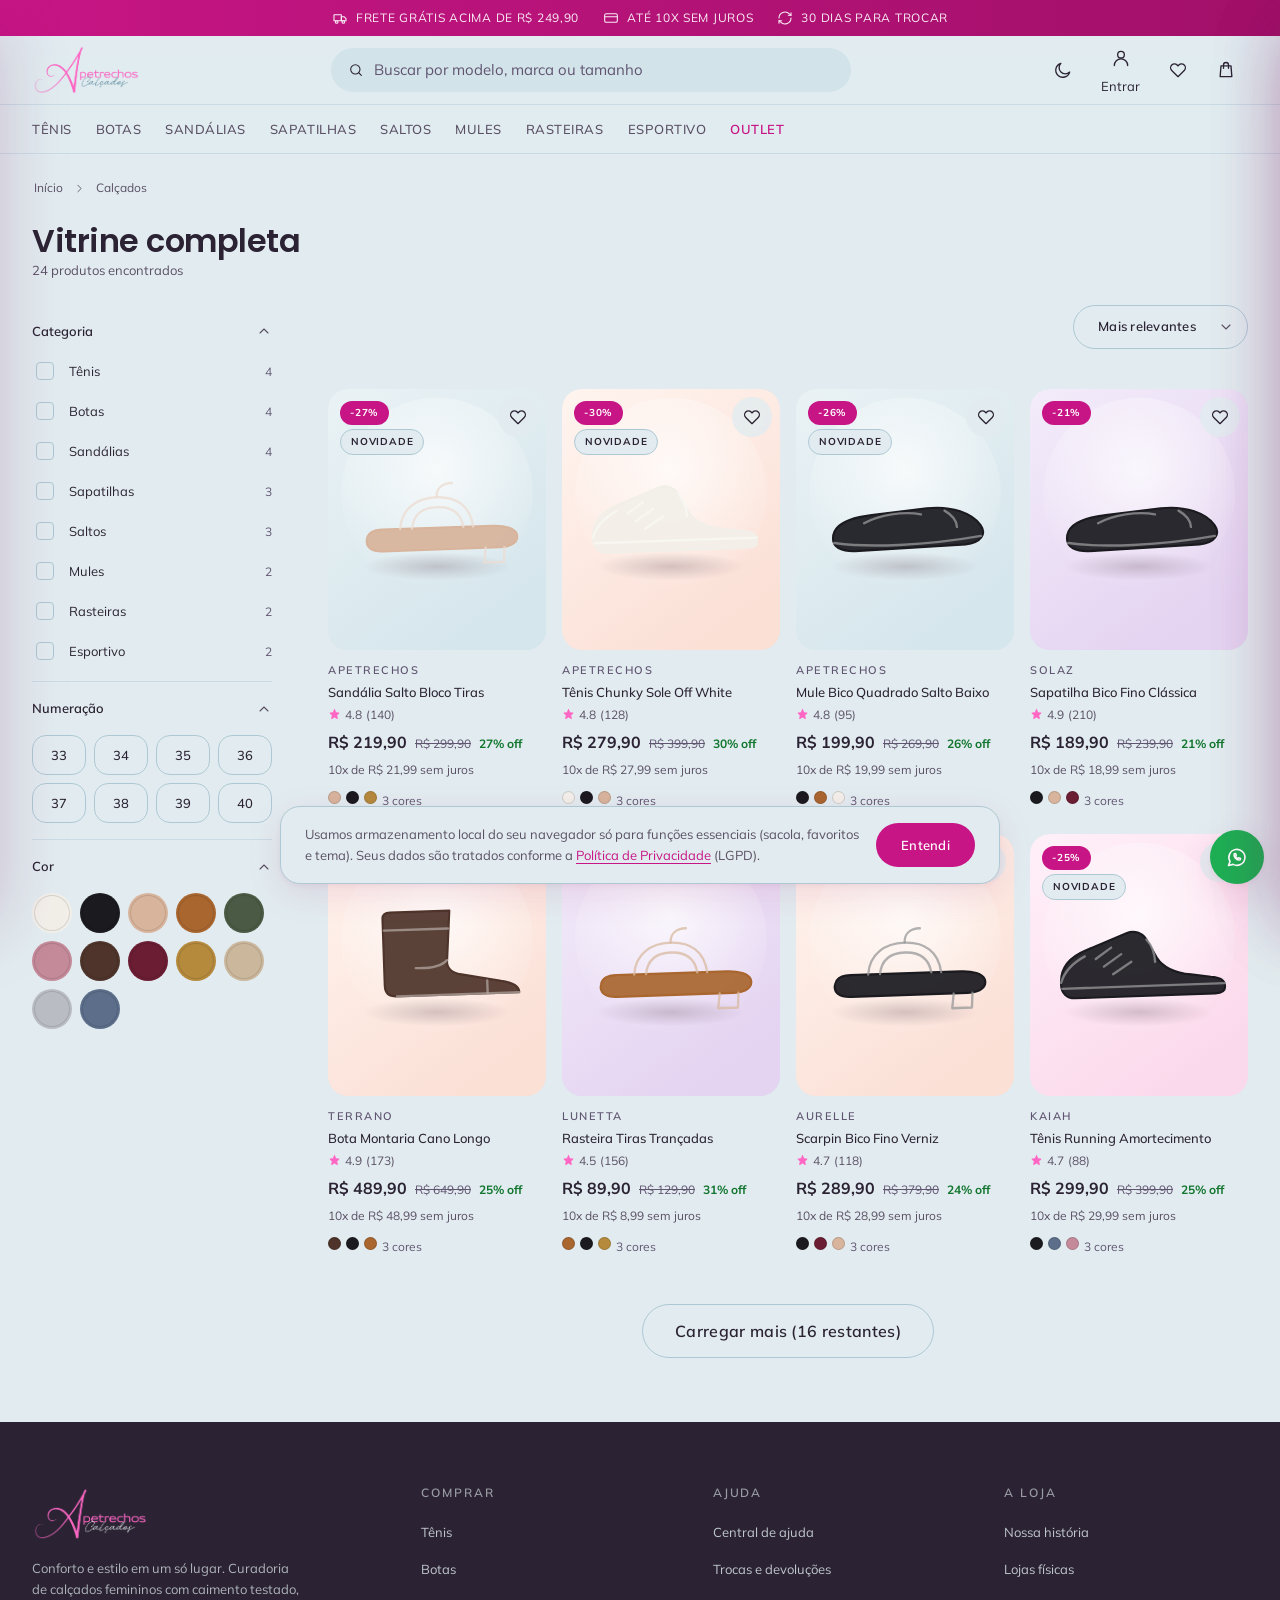
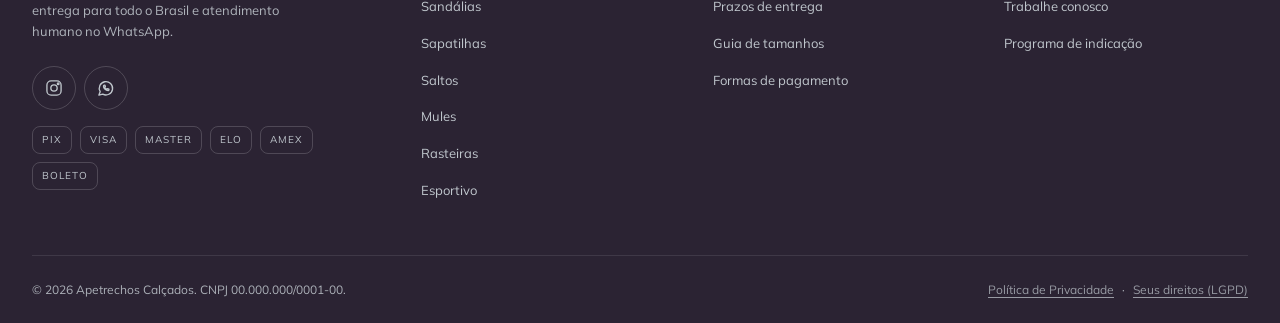
==== categoria.html @ 58d5666d "Loja Apetrechos Calçados — e-commerce estático Identidade oficial (pink + azul dusty), tema claro/es" ====
<!DOCTYPE html>
<html lang="pt-BR">
<head>
  <meta charset="UTF-8">
  <meta name="viewport" content="width=device-width, initial-scale=1">
  <title>Vitrine — Apetrechos Calçados</title>
  <meta name="description" content="Explore a vitrine completa de calçados femininos: filtre por categoria, numeração, cor, marca e faixa de preço.">
  <meta name="theme-color" content="#FF66C4">
  <link rel="icon" href="assets/img/favicon.png">
  <link rel="preconnect" href="https://fonts.googleapis.com">
  <link rel="preconnect" href="https://fonts.gstatic.com" crossorigin>
  <link href="https://fonts.googleapis.com/css2?family=Poppins:wght@300;400;500;600;700&family=Mulish:wght@300;400;500;600;700&family=Parisienne&display=swap" rel="stylesheet">
  <link rel="stylesheet" href="assets/css/styles.css">
</head>
<body data-page="categoria.html">
  <a class="skip-link" href="#main">Ir para o conteúdo principal</a>
  <div id="header"></div>

  <main id="main" class="container">
    <nav class="breadcrumb" aria-label="Você está em" id="breadcrumb"></nav>

    <header class="plp-head">
      <div>
        <h1 class="section-title" id="plp-title">Vitrine</h1>
        <p class="plp-count" id="plp-count" aria-live="polite"></p>
      </div>
    </header>

    <div class="plp-layout">
      <!-- Filtros (desktop) --------------------------------------------->
      <aside class="filters" id="filters-desktop" aria-label="Filtros"></aside>

      <!-- Resultados ----------------------------------------------------->
      <section aria-label="Produtos">
        <div class="toolbar">
          <button class="btn btn-outline filter-fab" type="button" data-open-drawer="drawer-filters">
            <svg class="icon icon-sm" viewBox="0 0 24 24" fill="none" stroke="currentColor" stroke-linecap="round"><path d="M4 6h16M7 12h10M10 18h4"/></svg>
            Filtrar
          </button>
          <div class="select-wrap" style="margin-left:auto">
            <label class="sr-only" for="sort">Ordenar por</label>
            <select id="sort" class="btn btn-outline" style="border-radius:var(--r-full)">
              <option value="relevance">Mais relevantes</option>
              <option value="price-asc">Menor preço</option>
              <option value="price-desc">Maior preço</option>
              <option value="discount">Maior desconto</option>
              <option value="rating">Melhor avaliados</option>
            </select>
            <svg class="icon icon-sm" viewBox="0 0 24 24" fill="none" stroke="currentColor" stroke-linecap="round"><path d="m6 9 6 6 6-6"/></svg>
          </div>
        </div>

        <div class="active-filters" id="active-filters"></div>
        <div class="grid-products is-wide" id="plp-grid"></div>
        <div class="pagination" id="plp-more"></div>
      </section>
    </div>
  </main>

  <div id="footer"></div>
  <div id="drawers"></div>

  <script src="assets/js/data.js"></script>
  <script src="assets/js/imagery.js"></script>
  <script src="assets/js/app.js"></script>
  <script src="assets/js/plp.js"></script>
  <script src="assets/js/demo-agent.js"></script>
</body>
</html>
---- assets/css/styles.css ----
/* =========================================================================
   Apetrechos Calçados — Design System
   Estilo: minimalismo editorial + glass pontual (header / drawers / overlays)
   Tokens semânticos, tema claro e escuro pareados.
   ========================================================================= */

/* ------------------------------------------------------------------ 1. Tokens */
:root {
  /* Marca — pink vibrante + azul dusty (identidade oficial) */
  --brand-900: #A11069;  /* pink profundo (hover) */
  --brand-700: #C71585;  /* pink CTA acessível (AA sobre branco) */
  --brand-600: #FF66C4;  /* pink vibrante — grafismo / grandes áreas */
  --brand-50:  #FFF0F8;
  --pink-bright: #FF66C4;
  --pink-ink:  #2B0F22;  /* texto escuro sobre pink vibrante */
  --blue:      #5F94AB;  /* azul dusty — faixas / grandes áreas */
  --blue-deep: #3C6B80;  /* azul texto (AA sobre branco) */
  --blue-soft: #EAF2F5;

  /* Neutros — plum quente (não preto puro) */
  --ink-900: #2B2333;
  --ink-800: #362C40;
  --ink-700: #3E3348;   /* hover do botão escuro */
  --ink-500: #6E6478;
  --ink-400: #7A6E84;   /* menor cinza legível: 4.8:1 sobre branco */
  --ink-200: #E6D2E0;
  --ink-100: #F2E4EF;

  /* Superfícies (tema claro) — azul dusty da logo (#5F94AB) como cor
     predominante, em tom claro derivado dela para manter contraste AA. */
  --bg:            #E2ECF0;   /* azul dusty claro — cor predominante */
  --surface:       #EDF3F6;   /* azul mais claro (bandas/painéis) */
  --surface-2:     #D3E3EA;   /* azul um pouco mais fechado (busca/mídia) */
  --surface-glass: rgba(226, 236, 240, 0.82);
  --fg:            var(--ink-900);
  --fg-muted:      #5A5064;   /* escurecido p/ AA sobre o fundo azul */
  --fg-subtle:     #605571;   /* escurecido p/ AA sobre o fundo azul */
  --border:        #C9DCE4;   /* borda azul */
  --border-strong: #AEC8D3;

  --primary:      var(--brand-700);
  --primary-hov:  var(--brand-900);
  --on-primary:   #FFFFFF;
  --accent:       var(--blue-deep);
  --success:      #12762F;   /* verde acessível sobre o fundo azul */
  --success-bg:   #E7F6EE;
  --danger:       #D8324B;
  --ring:         var(--brand-700);

  /* Tipografia */
  --font-script: 'Parisienne', 'Segoe Script', cursive;
  --font-display: 'Poppins', -apple-system, BlinkMacSystemFont, 'Segoe UI', sans-serif;
  --font-body: 'Mulish', -apple-system, BlinkMacSystemFont, 'Segoe UI', Roboto, sans-serif;
  --fs-xs: 0.75rem;   --fs-sm: 0.8125rem;  --fs-base: 0.9375rem;
  --fs-md: 1rem;      --fs-lg: 1.25rem;    --fs-xl: 1.5rem;
  --fs-2xl: 2rem;     --fs-3xl: 2.75rem;   --fs-4xl: 3.75rem;

  /* Espaço — escala 4/8 */
  --sp-1: 4px;  --sp-2: 8px;  --sp-3: 12px; --sp-4: 16px;
  --sp-5: 24px; --sp-6: 32px; --sp-7: 48px; --sp-8: 64px; --sp-9: 96px;

  /* Forma e elevação — cantos mais suaves, sombra tingida de pink */
  --r-sm: 8px; --r-md: 14px; --r-lg: 20px; --r-xl: 28px; --r-full: 999px;
  --e-1: 0 1px 2px rgba(150, 30, 110, .05);
  --e-2: 0 3px 12px rgba(150, 30, 110, .07), 0 1px 2px rgba(150, 30, 110, .04);
  --e-3: 0 10px 34px rgba(150, 30, 110, .12), 0 2px 6px rgba(150, 30, 110, .06);
  --e-4: 0 26px 64px rgba(120, 20, 90, .22);

  /* Movimento */
  --dur-fast: 160ms; --dur: 240ms; --dur-slow: 380ms;
  --ease: cubic-bezier(.32, .72, 0, 1);
  --ease-out: cubic-bezier(.16, 1, .3, 1);

  /* Camadas */
  --z-base: 1; --z-sticky: 40; --z-drawer: 80; --z-overlay: 70; --z-toast: 100;

  --container: 1360px;
  --header-h: 132px;
}

/* No mobile o corpo sobe para 16px: evita o auto-zoom do iOS nos campos
   e mantém a medida de leitura confortável em telas pequenas. */
@media (max-width: 899px) {
  :root { --fs-base: 1rem; --fs-sm: 0.875rem; --fs-xs: 0.8125rem; }
}

[data-theme='dark'] {
  --brand-600: #FF7ACB;
  --pink-bright: #FF7ACB;
  --blue:      #7FB2C8;
  --blue-deep: #9FC6D6;
  --blue-soft: #1E2630;

  --ink-700: #4A3F55;   /* hover botão claro no escuro */

  --bg:            #17121C;
  --surface:       #201925;
  --surface-2:     #2A2130;
  --surface-glass: rgba(26, 20, 32, 0.80);
  --fg:            #F7EEF5;
  --fg-muted:      #B8AAC0;
  --fg-subtle:     #9C8FA6;
  --border:        #322A38;
  --border-strong: #443A4C;

  --primary:      #FF7ACB;
  --primary-hov:  #FFA0DA;
  --on-primary:   #2B0F22;
  --accent:       #9FC6D6;
  --success:      #4ADE80;
  --success-bg:   #16281E;
  --danger:       #F98A9C;
  --ring:         #FF7ACB;

  --e-2: 0 2px 8px rgba(0, 0, 0, .5);
  --e-3: 0 8px 28px rgba(0, 0, 0, .55);
  --e-4: 0 24px 60px rgba(0, 0, 0, .7);
}

/* ------------------------------------------------------------------ 2. Base */
*, *::before, *::after { box-sizing: border-box; }

html { -webkit-text-size-adjust: 100%; scroll-behavior: smooth; }

body {
  margin: 0;
  background: var(--bg);
  color: var(--fg);
  font-family: var(--font-body);
  font-size: var(--fs-base);
  line-height: 1.6;
  -webkit-font-smoothing: antialiased;
  overflow-x: hidden;
}
body.no-scroll { overflow: hidden; }

h1, h2, h3, h4 { font-family: var(--font-display); font-weight: 600; line-height: 1.18; margin: 0; letter-spacing: -0.015em; }
/* Assinatura manuscrita da marca (ecoa o "Calçados" do logo) */
.script { font-family: var(--font-script); font-weight: 400; color: var(--brand-700); letter-spacing: 0; line-height: 1; }
p { margin: 0; }
a { color: inherit; text-decoration: none; }
img { max-width: 100%; display: block; }
button, input, select, textarea { font: inherit; color: inherit; }
button { background: none; border: 0; padding: 0; cursor: pointer; }
ul, ol { margin: 0; padding: 0; list-style: none; }

:focus-visible {
  outline: 2px solid var(--ring);
  outline-offset: 2px;
  border-radius: var(--r-sm);
}

.container { width: 100%; max-width: var(--container); margin-inline: auto; padding-inline: var(--sp-4); }
@media (min-width: 768px)  { .container { padding-inline: var(--sp-5); } }
@media (min-width: 1280px) { .container { padding-inline: var(--sp-6); } }

.sr-only {
  position: absolute; width: 1px; height: 1px; padding: 0; margin: -1px;
  overflow: hidden; clip: rect(0 0 0 0); white-space: nowrap; border: 0;
}
.skip-link {
  position: absolute; left: var(--sp-4); top: -100px; z-index: 200;
  background: var(--fg); color: var(--bg); padding: var(--sp-3) var(--sp-4);
  border-radius: var(--r-md); transition: top var(--dur) var(--ease);
}
.skip-link:focus { top: var(--sp-4); }

.icon { width: 20px; height: 20px; stroke-width: 1.6; flex: none; }
.icon-sm { width: 16px; height: 16px; }
.icon-lg { width: 24px; height: 24px; }

/* ------------------------------------------------------------------ 3. Botões */
.btn {
  --btn-bg: var(--primary); --btn-fg: var(--on-primary); --btn-bd: transparent;
  display: inline-flex; align-items: center; justify-content: center; gap: var(--sp-2);
  min-height: 44px; padding: 0 var(--sp-5);
  background: var(--btn-bg); color: var(--btn-fg);
  border: 1px solid var(--btn-bd); border-radius: var(--r-full);
  font-size: var(--fs-sm); font-weight: 600; letter-spacing: .02em;
  cursor: pointer; white-space: nowrap;
  transition: background var(--dur-fast) var(--ease), color var(--dur-fast) var(--ease),
              border-color var(--dur-fast) var(--ease), transform var(--dur-fast) var(--ease),
              box-shadow var(--dur-fast) var(--ease);
}
.btn:hover { background: var(--primary-hov); }
.btn:active { transform: scale(.98); }
.btn[disabled], .btn[aria-disabled='true'] { opacity: .45; cursor: not-allowed; transform: none; }

.btn-outline { --btn-bg: transparent; --btn-fg: var(--fg); --btn-bd: var(--border-strong); }
.btn-outline:hover { background: var(--surface-2); border-color: var(--fg); }

.btn-ghost { --btn-bg: transparent; --btn-fg: var(--fg-muted); }
.btn-ghost:hover { background: var(--surface-2); color: var(--fg); }

.btn-ink { --btn-bg: var(--fg); --btn-fg: var(--bg); }
.btn-ink:hover { background: var(--ink-700); }
[data-theme='dark'] .btn-ink:hover { background: #E2E1E5; }

.btn-lg { min-height: 54px; padding: 0 var(--sp-6); font-size: var(--fs-md); }
.btn-block { width: 100%; }

.icon-btn {
  display: inline-grid; place-items: center;
  width: 44px; height: 44px; border-radius: var(--r-full);
  color: var(--fg); position: relative;
  transition: background var(--dur-fast) var(--ease), color var(--dur-fast) var(--ease);
}
.icon-btn:hover { background: var(--surface-2); }

.badge-count {
  position: absolute; top: 4px; right: 2px;
  min-width: 18px; height: 18px; padding: 0 5px;
  display: grid; place-items: center;
  background: var(--primary); color: var(--on-primary);
  border-radius: var(--r-full);
  font-size: 10px; font-weight: 700; font-variant-numeric: tabular-nums;
  border: 2px solid var(--bg);
}
.badge-count[hidden] { display: none; }

/* ------------------------------------------------------------------ 4. Cabeçalho */
.announce {
  background: linear-gradient(90deg, var(--brand-700), var(--brand-900));
  color: #fff;
  font-size: var(--fs-xs); letter-spacing: .06em; text-transform: uppercase;
}
.announce .container { display: flex; align-items: center; justify-content: center; gap: var(--sp-5); height: 36px; }
.announce-item { display: inline-flex; align-items: center; gap: var(--sp-2); opacity: .92; }
.announce-item:not(:first-child) { display: none; }
@media (min-width: 900px) { .announce-item:not(:first-child) { display: inline-flex; } }

.site-header {
  position: sticky; top: 0; z-index: var(--z-sticky);
  background: var(--surface-glass);
  backdrop-filter: saturate(180%) blur(18px);
  -webkit-backdrop-filter: saturate(180%) blur(18px);
  border-bottom: 1px solid var(--border);
}
@supports not (backdrop-filter: blur(1px)) { .site-header { background: var(--bg); } }

.header-main {
  display: grid; grid-template-columns: auto 1fr auto;
  align-items: center; gap: var(--sp-4); height: 68px;
}
.logo { display: inline-flex; align-items: center; line-height: 1; min-height: 44px; }
.logo-img { height: 46px; width: auto; display: block; }
@media (min-width: 900px) { .logo-img { height: 52px; } }
/* Troca de logo por tema: claro usa "Calçados" azul, escuro usa branco */
.logo-img.on-dark { display: none; }
@media (prefers-color-scheme: dark) {
  :root:not([data-theme='light']) .logo-img.on-light { display: none; }
  :root:not([data-theme='light']) .logo-img.on-dark { display: block; }
}
:root[data-theme='dark'] .logo-img.on-light { display: none; }
:root[data-theme='dark'] .logo-img.on-dark { display: block; }
:root[data-theme='light'] .logo-img.on-light { display: block; }
:root[data-theme='light'] .logo-img.on-dark { display: none; }
/* Fallback textual (caso a imagem não carregue) */
.logo-mark {
  font-family: var(--font-display); font-size: 1.4rem; font-weight: 600;
  letter-spacing: -.02em; color: var(--brand-700);
}
.logo-mark em { font-style: normal; }
.logo-sub {
  font-family: var(--font-script); font-size: 1rem; color: var(--blue-deep);
  margin-left: 4px;
}

.search { position: relative; max-width: 520px; width: 100%; justify-self: center; }
.search-field {
  display: flex; align-items: center; gap: var(--sp-2);
  height: 44px; padding: 0 var(--sp-4);
  background: var(--surface-2); border: 1px solid transparent;
  border-radius: var(--r-full);
  transition: border-color var(--dur-fast) var(--ease), background var(--dur-fast) var(--ease);
}
.search-field:focus-within { background: var(--bg); border-color: var(--fg); }
.search-field input { flex: 1; min-width: 0; background: none; border: 0; outline: none; font-size: var(--fs-base); }
.search-field input::placeholder { color: var(--fg-subtle); }
.search-panel {
  position: absolute; top: calc(100% + 8px); left: 0; right: 0;
  background: var(--bg); border: 1px solid var(--border);
  border-radius: var(--r-lg); box-shadow: var(--e-3);
  padding: var(--sp-2); max-height: 60vh; overflow-y: auto; z-index: 5;
}
.search-panel[hidden] { display: none; }
.search-row {
  display: flex; align-items: center; gap: var(--sp-3);
  padding: var(--sp-2); border-radius: var(--r-md); width: 100%; text-align: left;
}
.search-row:hover, .search-row:focus-visible { background: var(--surface-2); }
.search-row img { width: 44px; height: 52px; object-fit: cover; border-radius: var(--r-sm); }
.search-row .sr-name { font-size: var(--fs-sm); font-weight: 500; }
.search-row .sr-meta { font-size: var(--fs-xs); color: var(--fg-muted); }
.search-empty { padding: var(--sp-4); font-size: var(--fs-sm); color: var(--fg-muted); text-align: center; }

.header-actions { display: flex; align-items: center; gap: var(--sp-1); }
.header-actions .label { display: none; }
@media (min-width: 1100px) {
  .action-account { width: auto; padding: 0 var(--sp-3); gap: var(--sp-2); }
  .header-actions .label { display: inline; font-size: var(--fs-sm); }
}

.nav-bar { border-top: 1px solid var(--border); }
.nav-list { display: flex; align-items: center; gap: var(--sp-5); height: 48px; overflow-x: auto; scrollbar-width: none; }
.nav-list::-webkit-scrollbar { display: none; }
.nav-link {
  position: relative; white-space: nowrap;
  font-size: var(--fs-sm); font-weight: 500; letter-spacing: .04em; text-transform: uppercase;
  color: var(--fg-muted); padding: var(--sp-2) 0;
  transition: color var(--dur-fast) var(--ease);
}
.nav-link::after {
  content: ''; position: absolute; left: 0; right: 0; bottom: 0; height: 2px;
  background: var(--primary); transform: scaleX(0); transform-origin: left;
  transition: transform var(--dur) var(--ease);
}
.nav-link:hover, .nav-link[aria-current='page'] { color: var(--fg); }
.nav-link:hover::after, .nav-link[aria-current='page']::after { transform: scaleX(1); }
.nav-link.is-sale { color: var(--primary); font-weight: 600; }

.menu-toggle { display: inline-grid; }
@media (min-width: 900px) { .menu-toggle { display: none; } }
.nav-bar { display: none; }
@media (min-width: 900px) { .nav-bar { display: block; } }
@media (max-width: 899px) {
  .header-main { grid-template-columns: auto auto 1fr auto; gap: var(--sp-2); }
  .search { grid-column: 1 / -1; order: 5; margin-bottom: var(--sp-3); max-width: none; }
  .site-header .header-main { height: auto; padding-top: var(--sp-3); }
}

/* ------------------------------------------------------------------ 5. Drawers e overlay */
.overlay {
  position: fixed; inset: 0; z-index: var(--z-overlay);
  background: rgba(11, 11, 15, .5);
  backdrop-filter: blur(3px);
  opacity: 0; pointer-events: none;
  transition: opacity var(--dur) var(--ease);
}
.overlay.is-open { opacity: 1; pointer-events: auto; }

.drawer {
  position: fixed; top: 0; bottom: 0; z-index: var(--z-drawer);
  width: min(420px, 100%);
  background: var(--bg); box-shadow: var(--e-4);
  display: flex; flex-direction: column;
  transition: transform var(--dur-slow) var(--ease);
}
.drawer-right { right: 0; transform: translateX(100%); }
.drawer-left  { left: 0;  transform: translateX(-100%); width: min(340px, 86%); }
.drawer.is-open { transform: translateX(0); }

.drawer-head {
  display: flex; align-items: center; justify-content: space-between;
  gap: var(--sp-3); padding: var(--sp-4) var(--sp-5);
  border-bottom: 1px solid var(--border); flex: none;
}
.drawer-title { font-family: var(--font-display); font-size: var(--fs-lg); }
.drawer-body { flex: 1; overflow-y: auto; padding: var(--sp-5); }
.drawer-foot { flex: none; padding: var(--sp-5); border-top: 1px solid var(--border); background: var(--surface); }

.mobile-nav-link {
  display: flex; align-items: center; justify-content: space-between;
  padding: var(--sp-4) 0; border-bottom: 1px solid var(--border);
  font-size: var(--fs-md); font-weight: 500;
}

/* ------------------------------------------------------------------ 6. Sacola */
.cart-line { display: grid; grid-template-columns: 76px 1fr; gap: var(--sp-4); padding: var(--sp-4) 0; border-bottom: 1px solid var(--border); }
.cart-line img { width: 76px; height: 92px; object-fit: cover; border-radius: var(--r-md); background: var(--surface-2); }
.cart-line-brand { font-size: var(--fs-xs); letter-spacing: .1em; text-transform: uppercase; color: var(--fg-subtle); }
.cart-line-name { font-size: var(--fs-sm); font-weight: 500; margin-top: 2px; }
.cart-line-meta { font-size: var(--fs-xs); color: var(--fg-muted); margin-top: var(--sp-1); }
.cart-line-bottom { display: flex; align-items: center; justify-content: space-between; margin-top: var(--sp-3); gap: var(--sp-3); }
.cart-line-price { font-weight: 600; font-variant-numeric: tabular-nums; }

.qty { display: inline-flex; align-items: center; border: 1px solid var(--border-strong); border-radius: var(--r-full); }
.qty button { width: 42px; height: 42px; display: grid; place-items: center; color: var(--fg-muted); border-radius: var(--r-full); }
.qty button:hover:not([disabled]) { color: var(--fg); background: var(--surface-2); }
.qty button[disabled] { opacity: .35; cursor: not-allowed; }
.qty output { min-width: 26px; text-align: center; font-size: var(--fs-sm); font-weight: 600; font-variant-numeric: tabular-nums; }

.link-remove {
  display: inline-flex; align-items: center; gap: 6px;
  min-height: 40px; padding-block: 8px; margin-top: 2px;
  font-size: var(--fs-xs); color: var(--fg-muted);
  transition: color var(--dur-fast) var(--ease);
}
.link-remove:hover { color: var(--danger); }

.summary-row { display: flex; justify-content: space-between; gap: var(--sp-4); font-size: var(--fs-sm); padding: var(--sp-2) 0; }
.summary-row.is-total { font-size: var(--fs-md); font-weight: 700; border-top: 1px solid var(--border); margin-top: var(--sp-2); padding-top: var(--sp-3); }
.summary-row b, .summary-row span:last-child { font-variant-numeric: tabular-nums; }
.summary-row .free { color: var(--success); font-weight: 600; }

.ship-bar { margin: var(--sp-4) 0; }
.ship-bar-track { height: 6px; background: var(--surface-2); border-radius: var(--r-full); overflow: hidden; }
.ship-bar-fill { height: 100%; background: linear-gradient(90deg, var(--primary), var(--accent)); border-radius: var(--r-full); transition: width var(--dur-slow) var(--ease); }
.ship-bar-text { font-size: var(--fs-xs); color: var(--fg-muted); margin-bottom: var(--sp-2); }

.empty-state { text-align: center; padding: var(--sp-8) var(--sp-4); }
.empty-state svg { color: var(--fg-subtle); margin-inline: auto; width: 40px; height: 40px; }
.empty-state h3 { font-size: var(--fs-lg); margin: var(--sp-4) 0 var(--sp-2); }
.empty-state p { color: var(--fg-muted); font-size: var(--fs-sm); margin-bottom: var(--sp-5); }

/* ------------------------------------------------------------------ 7. Hero */
.hero { position: relative; overflow: hidden;
  background: radial-gradient(120% 120% at 100% 0%, var(--surface-2), var(--surface) 55%, var(--bg)); }
.hero-slides { position: relative; }
.hero-slide {
  display: grid; align-items: center; gap: var(--sp-6);
  grid-template-columns: 1fr; min-height: 460px; padding-block: var(--sp-7);
}
@media (min-width: 900px) { .hero-slide { grid-template-columns: 1.05fr 1fr; min-height: 620px; } }
.hero-slide:not(.is-active) { display: none; }
.hero-eyebrow {
  display: inline-flex; align-items: center; gap: var(--sp-2);
  font-size: var(--fs-xs); letter-spacing: .22em; text-transform: uppercase;
  color: var(--primary); font-weight: 600; margin-bottom: var(--sp-4);
}
.hero-eyebrow::before { content: ''; width: 32px; height: 1px; background: currentColor; }
.hero-title { font-size: clamp(2.25rem, 6vw, var(--fs-4xl)); line-height: 1.05; font-weight: 600; }
/* Palavra de ênfase manuscrita — assinatura da marca (Parisienne) */
.hero-title em { font-family: var(--font-script); font-style: normal; font-weight: 400;
  color: var(--primary); font-size: 1.24em; line-height: 0.8; }
.hero-text { color: var(--fg-muted); font-size: var(--fs-md); max-width: 42ch; margin-top: var(--sp-4); }
.hero-cta { display: flex; flex-wrap: wrap; gap: var(--sp-3); margin-top: var(--sp-6); }
.hero-art { position: relative; aspect-ratio: 4 / 3.4; }
.hero-art img { width: 100%; height: 100%; object-fit: cover; border-radius: var(--r-xl); }
.hero-tagcard {
  position: absolute; left: -12px; bottom: 24px;
  background: var(--surface-glass); backdrop-filter: blur(14px);
  border: 1px solid var(--border); border-radius: var(--r-lg);
  padding: var(--sp-3) var(--sp-4); box-shadow: var(--e-3);
}
.hero-tagcard .k { font-size: var(--fs-xs); color: var(--fg-muted); }
.hero-tagcard .v { font-family: var(--font-display); font-size: var(--fs-lg); }
.hero-dots { display: flex; gap: var(--sp-1); justify-content: center; padding-bottom: var(--sp-4); }
/* Área de toque de 44px com a barra visual de 30x3 centralizada dentro. */
.hero-dot { width: 44px; height: 44px; display: grid; place-items: center; }
.hero-dot::before {
  content: ''; width: 30px; height: 3px; border-radius: var(--r-full);
  background: var(--border-strong); transition: background var(--dur) var(--ease);
}
.hero-dot[aria-current='true']::before { background: var(--fg); }

/* ------------------------------------------------------------------ 8. Seções */
.section { padding-block: var(--sp-8); }
.section-tight { padding-block: var(--sp-6); }
.section-head { display: flex; align-items: flex-end; justify-content: space-between; gap: var(--sp-4); margin-bottom: var(--sp-6); flex-wrap: wrap; }
.section-eyebrow { font-size: var(--fs-xs); letter-spacing: .22em; text-transform: uppercase; color: var(--fg-subtle); margin-bottom: var(--sp-2); }
.section-title { font-size: clamp(1.5rem, 3.5vw, var(--fs-2xl)); }
.section-link { display: inline-flex; align-items: center; gap: var(--sp-2); font-size: var(--fs-sm); font-weight: 600; box-shadow: inset 0 -1px 0 var(--border-strong); padding-block: 10px; }
.section-link:hover { color: var(--primary); box-shadow: inset 0 -1px 0 var(--primary); }

.benefits { border-block: 1px solid var(--border); background: var(--surface); }
.benefits-grid { display: grid; grid-template-columns: repeat(2, 1fr); gap: var(--sp-4); padding-block: var(--sp-5); }
@media (min-width: 900px) { .benefits-grid { grid-template-columns: repeat(4, 1fr); } }
.benefit { display: flex; gap: var(--sp-3); align-items: flex-start; }
.benefit svg { color: var(--primary); margin-top: 2px; }
.benefit b { display: block; font-size: var(--fs-sm); }
.benefit span { font-size: var(--fs-xs); color: var(--fg-muted); }

.cat-scroller { display: grid; grid-auto-flow: column; grid-auto-columns: 128px; gap: var(--sp-4); overflow-x: auto; padding-bottom: var(--sp-3); scroll-snap-type: x mandatory; }
.cat-scroller::-webkit-scrollbar { height: 4px; }
.cat-scroller::-webkit-scrollbar-thumb { background: var(--border-strong); border-radius: var(--r-full); }
@media (min-width: 900px) { .cat-scroller { grid-auto-flow: row; grid-template-columns: repeat(8, 1fr); overflow: visible; } }
.cat-tile { text-align: center; scroll-snap-align: start; }
.cat-tile img { aspect-ratio: 1; border-radius: var(--r-full); background: var(--surface-2); transition: transform var(--dur) var(--ease), box-shadow var(--dur) var(--ease); }
.cat-tile:hover img { transform: translateY(-4px); box-shadow: var(--e-3); }
.cat-tile span { display: block; margin-top: var(--sp-3); font-size: var(--fs-sm); font-weight: 500; }

.size-picker { display: flex; flex-wrap: wrap; gap: var(--sp-2); }

/* ------------------------------------------------------------------ 9. Card de produto */
.grid-products { display: grid; grid-template-columns: repeat(2, 1fr); gap: var(--sp-4) var(--sp-3); }
@media (min-width: 640px)  { .grid-products { grid-template-columns: repeat(3, 1fr); gap: var(--sp-5) var(--sp-4); } }
@media (min-width: 1024px) { .grid-products { grid-template-columns: repeat(4, 1fr); } }
.grid-products.is-wide { grid-template-columns: repeat(2, 1fr); }
@media (min-width: 640px)  { .grid-products.is-wide { grid-template-columns: repeat(3, 1fr); } }
@media (min-width: 1280px) { .grid-products.is-wide { grid-template-columns: repeat(4, 1fr); } }

.rail { display: grid; grid-auto-flow: column; grid-auto-columns: minmax(210px, 1fr); gap: var(--sp-4); overflow-x: auto; scroll-snap-type: x mandatory; padding-bottom: var(--sp-4); }
.rail > * { scroll-snap-align: start; }
.rail::-webkit-scrollbar { height: 4px; }
.rail::-webkit-scrollbar-thumb { background: var(--border-strong); border-radius: var(--r-full); }
@media (min-width: 1024px) { .rail { grid-auto-columns: minmax(0, 1fr); grid-template-columns: repeat(4, 1fr); grid-auto-flow: row; overflow: visible; } }

.card { position: relative; display: flex; flex-direction: column; }
.card-media {
  position: relative; display: block; aspect-ratio: 5 / 6;
  border-radius: var(--r-lg); overflow: hidden; background: var(--surface-2);
}
.card-media img { width: 100%; height: 100%; object-fit: cover; transition: opacity var(--dur-slow) var(--ease), transform var(--dur-slow) var(--ease); }
.card-media .img-alt { position: absolute; inset: 0; opacity: 0; }
.card:hover .card-media .img-alt { opacity: 1; }
.card:hover .card-media img { transform: scale(1.03); }

.card-badges { position: absolute; top: var(--sp-3); left: var(--sp-3); display: flex; flex-direction: column; gap: var(--sp-1); align-items: flex-start; }
.chip {
  display: inline-flex; align-items: center; gap: 4px;
  padding: 4px 10px; border-radius: var(--r-full);
  font-size: 10px; font-weight: 700; letter-spacing: .08em; text-transform: uppercase;
  background: var(--fg); color: var(--bg);
}
.chip-sale { background: var(--primary); color: var(--on-primary); }
.chip-new { background: var(--bg); color: var(--fg); border: 1px solid var(--border-strong); }
.chip-low { background: var(--blue); color: #fff; }

.card-wish {
  position: absolute; top: var(--sp-2); right: var(--sp-2);
  width: 40px; height: 40px; display: grid; place-items: center;
  border-radius: var(--r-full); background: var(--surface-glass);
  backdrop-filter: blur(8px); color: var(--fg);
  transition: color var(--dur-fast) var(--ease), transform var(--dur-fast) var(--ease);
}
.card-wish:hover { transform: scale(1.08); }
.card-wish[aria-pressed='true'] { color: var(--primary); }
.card-wish[aria-pressed='true'] svg { fill: currentColor; }

.card-quick {
  position: absolute; left: var(--sp-3); right: var(--sp-3); bottom: var(--sp-3);
  opacity: 0; transform: translateY(8px);
  transition: opacity var(--dur) var(--ease), transform var(--dur) var(--ease);
}
@media (hover: hover) { .card:hover .card-quick, .card:focus-within .card-quick { opacity: 1; transform: none; } }
@media (hover: none) { .card-quick { opacity: 1; transform: none; } }

.card-body { padding-top: var(--sp-3); display: flex; flex-direction: column; gap: 4px; }
.card-brand { font-size: 11px; letter-spacing: .14em; text-transform: uppercase; color: var(--fg-subtle); font-weight: 600; }
.card-name { font-size: var(--fs-sm); font-weight: 500; line-height: 1.35; }
.card-name:hover { color: var(--primary); }
.card-rating { display: flex; align-items: center; gap: 4px; font-size: var(--fs-xs); color: var(--fg-muted); }
.card-rating svg { color: var(--pink-bright); fill: currentColor; width: 13px; height: 13px; }
.card-prices { display: flex; align-items: baseline; gap: var(--sp-2); flex-wrap: wrap; margin-top: 2px; }
.price-now { font-size: var(--fs-md); font-weight: 700; font-variant-numeric: tabular-nums; }
.price-old { font-size: var(--fs-xs); color: var(--fg-subtle); text-decoration: line-through; font-variant-numeric: tabular-nums; }
.price-off { font-size: var(--fs-xs); font-weight: 700; color: var(--success); }
.card-install { font-size: var(--fs-xs); color: var(--fg-muted); font-variant-numeric: tabular-nums; }
.card-colors { display: flex; gap: 5px; margin-top: var(--sp-2); }
.swatch-dot { width: 13px; height: 13px; border-radius: var(--r-full); border: 1px solid rgba(0,0,0,.15); }
.card-colors span:last-child { font-size: var(--fs-xs); color: var(--fg-subtle); }

/* ------------------------------------------------------------------ 10. Editorial / newsletter */
.editorial { display: grid; gap: var(--sp-4); grid-template-columns: 1fr; }
@media (min-width: 768px) { .editorial { grid-template-columns: 2fr 1fr; } }
.edit-card {
  position: relative; overflow: hidden; border-radius: var(--r-xl);
  min-height: 300px; display: flex; align-items: flex-end;
  padding: var(--sp-6); color: #fff;
  background: linear-gradient(135deg, #FF66C4, #C71585);
}
.edit-card.alt { background: linear-gradient(135deg, #5F94AB, #3C6B80); }
.edit-card::after {
  content: ''; position: absolute; inset: 0;
  background: radial-gradient(120% 90% at 80% 10%, rgba(255,255,255,.18), transparent 60%);
}
.edit-card > * { position: relative; z-index: 1; }
.edit-card h3 { font-size: var(--fs-2xl); color: #fff; }
.edit-card p { color: rgba(255,255,255,.78); font-size: var(--fs-sm); margin-top: var(--sp-2); max-width: 34ch; }
.edit-card .btn { margin-top: var(--sp-5); }

.newsletter { background: var(--surface); border-block: 1px solid var(--border); }
.newsletter-inner { display: grid; gap: var(--sp-5); align-items: center; padding-block: var(--sp-8); }
@media (min-width: 900px) { .newsletter-inner { grid-template-columns: 1fr 1fr; gap: var(--sp-8); } }
.field { display: flex; flex-direction: column; gap: 6px; }
.field label { font-size: var(--fs-sm); font-weight: 500; }
.field .hint { font-size: var(--fs-xs); color: var(--fg-muted); }
.err { font-size: var(--fs-xs); color: var(--danger); display: flex; align-items: center; gap: 6px; }
.err[hidden] { display: none; }
.field input, .field select {
  height: 48px; padding: 0 var(--sp-4);
  background: var(--bg); border: 1px solid var(--border-strong); border-radius: var(--r-md);
  outline: none; transition: border-color var(--dur-fast) var(--ease), box-shadow var(--dur-fast) var(--ease);
}
.field input:focus, .field select:focus { border-color: var(--ring); box-shadow: 0 0 0 3px color-mix(in srgb, var(--ring) 18%, transparent); }
.field.has-error input { border-color: var(--danger); }
.form-row { display: grid; gap: var(--sp-3); grid-template-columns: 1fr; }
@media (min-width: 560px) { .form-row { grid-template-columns: 1fr auto; align-items: end; } }

/* ------------------------------------------------------------------ 11. Rodapé */
.site-footer { background: var(--fg); color: var(--bg); padding-top: var(--sp-8); margin-top: var(--sp-8); }
[data-theme='dark'] .site-footer { background: var(--surface); color: var(--fg); }
.footer-grid { display: grid; gap: var(--sp-6); grid-template-columns: 1fr; padding-bottom: var(--sp-7); }
@media (min-width: 700px)  { .footer-grid { grid-template-columns: repeat(2, 1fr); } }
@media (min-width: 1024px) { .footer-grid { grid-template-columns: 1.4fr repeat(3, 1fr); gap: var(--sp-7); } }
.footer-col h3 { font-family: var(--font-body); font-size: var(--fs-xs); letter-spacing: .16em; text-transform: uppercase; opacity: .6; margin-bottom: var(--sp-4); }
.footer-col li + li { margin-top: var(--sp-1); }
.footer-col a { display: inline-flex; align-items: center; padding-block: 6px; font-size: var(--fs-sm); opacity: .82; transition: opacity var(--dur-fast) var(--ease); }
/* No toque cada link do rodapé recebe os 44px mínimos de alvo. */
@media (max-width: 899px) {
  .footer-col a { min-height: 44px; padding-block: 10px; }
  .footer-col li + li { margin-top: 0; }
}
.footer-col a:hover { opacity: 1; text-decoration: underline; text-underline-offset: 3px; }
.footer-brand p { font-size: var(--fs-sm); opacity: .72; margin-top: var(--sp-3); max-width: 34ch; }
.footer-social { display: flex; gap: var(--sp-2); margin-top: var(--sp-5); }
.footer-social a { display: grid; place-items: center; width: 44px; height: 44px; border: 1px solid rgba(255,255,255,.22); border-radius: var(--r-full); }
[data-theme='dark'] .footer-social a { border-color: var(--border-strong); }
.footer-social a:hover { background: rgba(255,255,255,.1); }
.footer-pay { display: flex; flex-wrap: wrap; gap: var(--sp-2); margin-top: var(--sp-4); }
.pay-chip { font-size: 10px; letter-spacing: .1em; padding: 5px 9px; border: 1px solid rgba(255,255,255,.22); border-radius: var(--r-sm); opacity: .8; }
[data-theme='dark'] .pay-chip { border-color: var(--border-strong); }
.footer-bottom { border-top: 1px solid rgba(255,255,255,.14); padding-block: var(--sp-5); display: flex; flex-wrap: wrap; gap: var(--sp-3); justify-content: space-between; font-size: var(--fs-xs); opacity: .7; }
[data-theme='dark'] .footer-bottom { border-color: var(--border); }

/* ------------------------------------------------------------------ 12. PLP */
.breadcrumb { display: flex; align-items: center; gap: var(--sp-2); font-size: var(--fs-xs); color: var(--fg-muted); padding-block: var(--sp-4); flex-wrap: wrap; }
.breadcrumb a { display: inline-flex; align-items: center; min-height: 36px; padding-inline: 2px; }
.breadcrumb a:hover { color: var(--fg); text-decoration: underline; }
.breadcrumb svg { width: 13px; height: 13px; }

.plp-head { display: flex; align-items: flex-end; justify-content: space-between; gap: var(--sp-4); flex-wrap: wrap; margin-bottom: var(--sp-5); }
.plp-count { font-size: var(--fs-sm); color: var(--fg-muted); font-variant-numeric: tabular-nums; }
.plp-layout { display: grid; gap: var(--sp-6); grid-template-columns: 1fr; align-items: start; }
@media (min-width: 1024px) { .plp-layout { grid-template-columns: 248px 1fr; gap: var(--sp-7); } }

.filters { display: none; }
@media (min-width: 1024px) { .filters { display: block; position: sticky; top: calc(var(--header-h) + var(--sp-4)); max-height: calc(100vh - var(--header-h) - var(--sp-6)); overflow-y: auto; padding-right: var(--sp-2); } }
.filter-group { border-bottom: 1px solid var(--border); padding-block: var(--sp-4); }
.filter-group > summary { display: flex; align-items: center; justify-content: space-between; cursor: pointer; list-style: none; font-size: var(--fs-sm); font-weight: 600; }
.filter-group > summary::-webkit-details-marker { display: none; }
.filter-group > summary svg { transition: transform var(--dur) var(--ease); color: var(--fg-muted); }
.filter-group[open] > summary svg { transform: rotate(180deg); }
.filter-body { padding-top: var(--sp-4); display: flex; flex-direction: column; gap: var(--sp-3); }

.check { display: flex; align-items: center; gap: var(--sp-3); cursor: pointer; font-size: var(--fs-sm); min-height: 28px; }
.check input { appearance: none; width: 18px; height: 18px; border: 1.5px solid var(--border-strong); border-radius: 4px; flex: none; display: grid; place-items: center; transition: background var(--dur-fast) var(--ease), border-color var(--dur-fast) var(--ease); }
.check input:checked { background: var(--primary); border-color: var(--primary); }
.check input:checked::after { content: ''; width: 10px; height: 6px; border-left: 2px solid var(--on-primary); border-bottom: 2px solid var(--on-primary); transform: rotate(-45deg) translate(1px, -1px); }
.check .n { margin-left: auto; font-size: var(--fs-xs); color: var(--fg-subtle); font-variant-numeric: tabular-nums; }

.size-chip {
  min-width: 46px; height: 40px; padding: 0 var(--sp-2);
  display: inline-grid; place-items: center;
  border: 1px solid var(--border-strong); border-radius: var(--r-md);
  font-size: var(--fs-sm); font-weight: 500; font-variant-numeric: tabular-nums;
  transition: all var(--dur-fast) var(--ease);
}
.size-chip:hover:not([disabled]) { border-color: var(--fg); }
.size-chip[aria-pressed='true'] { background: var(--fg); color: var(--bg); border-color: var(--fg); }
.size-chip[disabled] { opacity: .34; cursor: not-allowed; text-decoration: line-through; }
.size-grid { display: grid; grid-template-columns: repeat(4, 1fr); gap: var(--sp-2); }

.swatch-row { display: flex; flex-wrap: wrap; gap: var(--sp-2); }
.swatch {
  width: 40px; height: 40px; border-radius: var(--r-full);
  border: 2px solid transparent; box-shadow: inset 0 0 0 1px rgba(0,0,0,.12);
  position: relative; transition: transform var(--dur-fast) var(--ease);
}
.swatch:hover { transform: scale(1.06); }
.swatch[aria-pressed='true'] { border-color: var(--fg); box-shadow: inset 0 0 0 2px var(--bg); }

.range-row { display: flex; align-items: center; gap: var(--sp-3); font-size: var(--fs-sm); font-variant-numeric: tabular-nums; }
input[type='range'] { flex: 1; accent-color: var(--primary); height: 28px; }

.active-filters { display: flex; flex-wrap: wrap; gap: var(--sp-2); margin-bottom: var(--sp-4); }
.tag-filter { display: inline-flex; align-items: center; gap: 6px; padding: 3px 4px 3px 12px; min-height: 40px; background: var(--surface-2); border-radius: var(--r-full); font-size: var(--fs-xs); }
.tag-filter button { display: grid; place-items: center; width: 34px; height: 34px; border-radius: var(--r-full); color: var(--fg-muted); }
.tag-filter button:hover { background: var(--border); color: var(--fg); }
.tag-plain { padding-inline: 16px; font-weight: 600; }
.tag-plain:hover { background: var(--border); }

.toolbar { display: flex; align-items: center; gap: var(--sp-3); justify-content: space-between; margin-bottom: var(--sp-5); }
.select-wrap { position: relative; }
.select-wrap select { appearance: none; padding-right: 40px; height: 44px; border-radius: var(--r-full); }
.select-wrap svg { position: absolute; right: 14px; top: 50%; transform: translateY(-50%); pointer-events: none; color: var(--fg-muted); }
.filter-fab { display: inline-flex; }
@media (min-width: 1024px) { .filter-fab { display: none; } }

.pagination { display: flex; justify-content: center; margin-top: var(--sp-7); }

/* Skeleton */
.skeleton { position: relative; overflow: hidden; background: var(--surface-2); border-radius: var(--r-md); }
.skeleton::after {
  content: ''; position: absolute; inset: 0;
  background: linear-gradient(90deg, transparent, color-mix(in srgb, var(--bg) 60%, transparent), transparent);
  animation: shimmer 1.3s infinite;
}
@keyframes shimmer { 100% { transform: translateX(100%); } }
.sk-card { display: flex; flex-direction: column; gap: var(--sp-2); }
.sk-card .sk-img { aspect-ratio: 5/6; border-radius: var(--r-lg); }
.sk-card .sk-line { height: 12px; }
.sk-card .sk-line.short { width: 45%; }

/* ------------------------------------------------------------------ 13. PDP */
.pdp { display: grid; gap: var(--sp-6); grid-template-columns: 1fr; padding-top: var(--sp-4); }
@media (min-width: 1024px) { .pdp { grid-template-columns: 1.15fr .85fr; gap: var(--sp-8); align-items: start; } }

.gallery { display: grid; gap: var(--sp-3); grid-template-columns: 1fr; }
@media (min-width: 640px) { .gallery { grid-template-columns: 78px 1fr; } }
.gallery-thumbs { display: flex; gap: var(--sp-2); order: 2; overflow-x: auto; }
@media (min-width: 640px) { .gallery-thumbs { flex-direction: column; order: 0; overflow: visible; } }
.gallery-thumb { width: 78px; flex: none; aspect-ratio: 5/6; border-radius: var(--r-md); overflow: hidden; border: 1.5px solid transparent; background: var(--surface-2); }
.gallery-thumb[aria-current='true'] { border-color: var(--fg); }
.gallery-main { position: relative; border-radius: var(--r-lg); overflow: hidden; background: var(--surface-2); aspect-ratio: 5/6; }
.gallery-main img { width: 100%; height: 100%; object-fit: cover; transition: transform var(--dur-slow) var(--ease); }
.gallery-main.zoomed img { transform: scale(1.7); }
.gallery-zoom-hint { position: absolute; right: var(--sp-3); bottom: var(--sp-3); display: inline-flex; align-items: center; gap: 6px; padding: 6px 12px; border-radius: var(--r-full); background: var(--surface-glass); backdrop-filter: blur(8px); font-size: var(--fs-xs); }

.pdp-brand { font-size: var(--fs-xs); letter-spacing: .16em; text-transform: uppercase; color: var(--fg-subtle); font-weight: 600; }
.pdp-title { font-size: clamp(1.5rem, 3vw, var(--fs-2xl)); margin-top: var(--sp-2); }
.pdp-rating { display: flex; align-items: center; gap: var(--sp-2); margin-top: var(--sp-3); font-size: var(--fs-sm); color: var(--fg-muted); }
.stars { display: inline-flex; gap: 1px; color: var(--pink-bright); }
.stars svg { fill: currentColor; width: 15px; height: 15px; }
.stars .off { color: var(--border-strong); }

.pdp-price { margin-top: var(--sp-5); }
.pdp-price .price-now { font-size: var(--fs-2xl); }
.pdp-pix { display: inline-flex; align-items: center; gap: var(--sp-2); margin-top: var(--sp-2); padding: 6px 12px; background: var(--success-bg); color: var(--success); border-radius: var(--r-full); font-size: var(--fs-xs); font-weight: 600; }

.opt-block { margin-top: var(--sp-6); }
.opt-head { display: flex; align-items: baseline; justify-content: space-between; gap: var(--sp-3); margin-bottom: var(--sp-3); }
.opt-label { font-size: var(--fs-sm); font-weight: 600; }
.opt-label span { font-weight: 400; color: var(--fg-muted); }
.link-underline { font-size: var(--fs-xs); color: var(--fg-muted); border-bottom: 1px solid var(--border-strong); }
.link-underline:hover { color: var(--fg); border-color: var(--fg); }

.pdp-actions { display: flex; gap: var(--sp-3); margin-top: var(--sp-6); }
.pdp-actions .btn { flex: 1; }
.wish-big { width: 54px; height: 54px; flex: none; border: 1px solid var(--border-strong); border-radius: var(--r-full); display: grid; place-items: center; }
.wish-big[aria-pressed='true'] { color: var(--primary); border-color: var(--primary); }
.wish-big[aria-pressed='true'] svg { fill: currentColor; }

.stock-note { display: flex; align-items: center; gap: var(--sp-2); font-size: var(--fs-xs); margin-top: var(--sp-4); color: var(--fg-muted); }
.stock-note.low { color: var(--brand-700); font-weight: 600; }

.cep-box { margin-top: var(--sp-6); padding: var(--sp-4); border: 1px solid var(--border); border-radius: var(--r-lg); background: var(--surface); }
.cep-result { margin-top: var(--sp-3); font-size: var(--fs-sm); }
.cep-result div { display: flex; justify-content: space-between; padding: var(--sp-1) 0; }

.accordion { margin-top: var(--sp-6); border-top: 1px solid var(--border); }
.accordion details { border-bottom: 1px solid var(--border); }
.accordion summary { display: flex; align-items: center; justify-content: space-between; padding: var(--sp-4) 0; cursor: pointer; font-size: var(--fs-sm); font-weight: 600; list-style: none; }
.accordion summary::-webkit-details-marker { display: none; }
.accordion summary svg { transition: transform var(--dur) var(--ease); color: var(--fg-muted); }
.accordion details[open] summary svg { transform: rotate(180deg); }
.accordion .acc-body { padding-bottom: var(--sp-4); font-size: var(--fs-sm); color: var(--fg-muted); }
.spec-list { display: grid; gap: var(--sp-2); }
.spec-list div { display: flex; justify-content: space-between; gap: var(--sp-4); padding: var(--sp-2) 0; border-bottom: 1px dashed var(--border); }
.spec-list dt { color: var(--fg-subtle); }
.spec-list dd { margin: 0; color: var(--fg); text-align: right; }

/* ------------------------------------------------------------------ 14. Checkout / sacola */
.cart-layout { display: grid; gap: var(--sp-6); grid-template-columns: 1fr; align-items: start; padding-top: var(--sp-4); }
@media (min-width: 1024px) { .cart-layout { grid-template-columns: 1fr 380px; gap: var(--sp-7); } }
.panel { border: 1px solid var(--border); border-radius: var(--r-lg); padding: var(--sp-5); background: var(--bg); }
.panel + .panel { margin-top: var(--sp-4); }
.panel-title { font-family: var(--font-display); font-size: var(--fs-lg); margin-bottom: var(--sp-4); }
.summary-panel { position: sticky; top: calc(var(--header-h) + var(--sp-4)); background: var(--surface); }
.coupon-row { display: grid; grid-template-columns: 1fr auto; gap: var(--sp-2); }
.trust-row { display: flex; align-items: center; gap: var(--sp-2); font-size: var(--fs-xs); color: var(--fg-muted); margin-top: var(--sp-4); justify-content: center; }

/* ------------------------------------------------------------------ 15. Toast */
/* Empilha acima do botão flutuante do WhatsApp para não cobri-lo. */
.toast-stack { position: fixed; z-index: var(--z-toast); right: var(--sp-4); bottom: calc(var(--sp-4) + 66px); display: flex; flex-direction: column; gap: var(--sp-2); pointer-events: none; max-width: min(380px, calc(100vw - 32px)); }
.toast {
  display: flex; align-items: flex-start; gap: var(--sp-3);
  padding: var(--sp-3) var(--sp-4); border-radius: var(--r-md);
  background: var(--fg); color: var(--bg); box-shadow: var(--e-3);
  font-size: var(--fs-sm); pointer-events: auto;
  animation: toast-in var(--dur) var(--ease-out);
}
.toast.is-out { animation: toast-out var(--dur) var(--ease) forwards; }
.toast svg { flex: none; margin-top: 2px; }
.toast.success svg { color: #6EE7A8; }
@keyframes toast-in { from { opacity: 0; transform: translateY(12px) scale(.97); } }
@keyframes toast-out { to { opacity: 0; transform: translateY(8px); } }

/* ------------------------------------------------------------------ 16. Utilitários */
.reveal { opacity: 0; transform: translateY(16px); }
.reveal.is-in { opacity: 1; transform: none; transition: opacity var(--dur-slow) var(--ease-out), transform var(--dur-slow) var(--ease-out); }
.text-muted { color: var(--fg-muted); }
.divider { height: 1px; background: var(--border); border: 0; margin: 0; }
.stack-4 > * + * { margin-top: var(--sp-4); }
.wa-float {
  position: fixed; right: var(--sp-4); bottom: var(--sp-4); z-index: var(--z-sticky);
  width: 54px; height: 54px; border-radius: var(--r-full);
  display: grid; place-items: center; background: #1FAF54; color: #fff;
  box-shadow: var(--e-3); transition: transform var(--dur) var(--ease);
}
.wa-float:hover { transform: scale(1.06); }

/* LGPD: link legal no rodapé + barra de consentimento */
.footer-legal { display: inline-flex; gap: 8px; align-items: center; flex-wrap: wrap; }
.footer-legal a { opacity: .85; text-decoration: underline; text-underline-offset: 3px; }
.footer-legal a:hover { opacity: 1; }

.consent-bar {
  position: fixed; left: var(--sp-4); right: var(--sp-4); bottom: var(--sp-4);
  z-index: var(--z-toast);
  display: flex; align-items: center; gap: var(--sp-4); flex-wrap: wrap;
  max-width: 720px; margin-inline: auto;
  background: var(--bg); color: var(--fg);
  border: 1px solid var(--border-strong); border-radius: var(--r-lg);
  box-shadow: var(--e-3); padding: var(--sp-4) var(--sp-5);
  opacity: 0; transform: translateY(12px);
  transition: opacity var(--dur) var(--ease), transform var(--dur) var(--ease);
}
.consent-bar.is-in { opacity: 1; transform: none; }
.consent-bar p { font-size: var(--fs-sm); color: var(--fg-muted); flex: 1; min-width: 220px; }
.consent-bar p a { color: var(--primary); text-decoration: underline; text-underline-offset: 3px; }
.consent-bar .btn { flex: none; }
@media (max-width: 560px) { .consent-bar { left: 8px; right: 8px; bottom: 8px; } }

/* ------------------------------------------------------------------ 17. Movimento reduzido */
@media (prefers-reduced-motion: reduce) {
  *, *::before, *::after {
    animation-duration: .01ms !important; animation-iteration-count: 1 !important;
    transition-duration: .01ms !important; scroll-behavior: auto !important;
  }
  .reveal { opacity: 1; transform: none; }
}
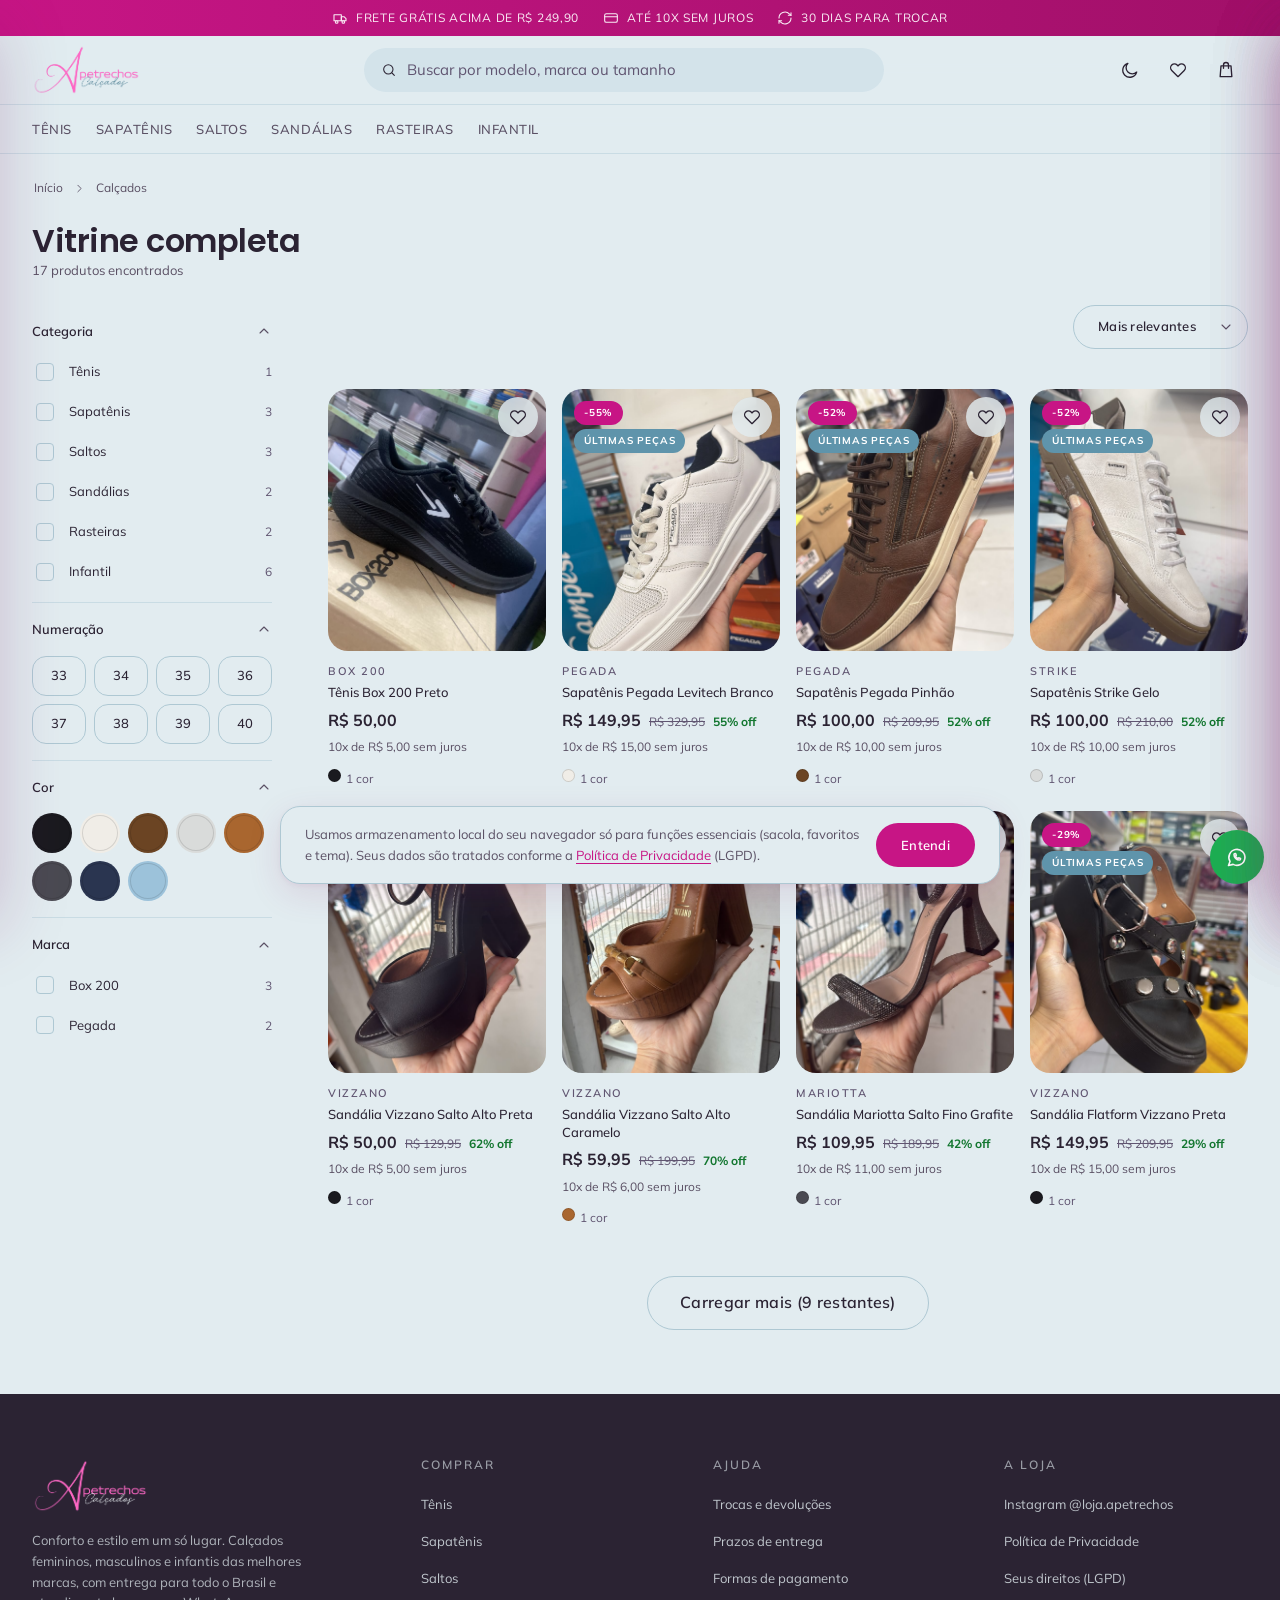
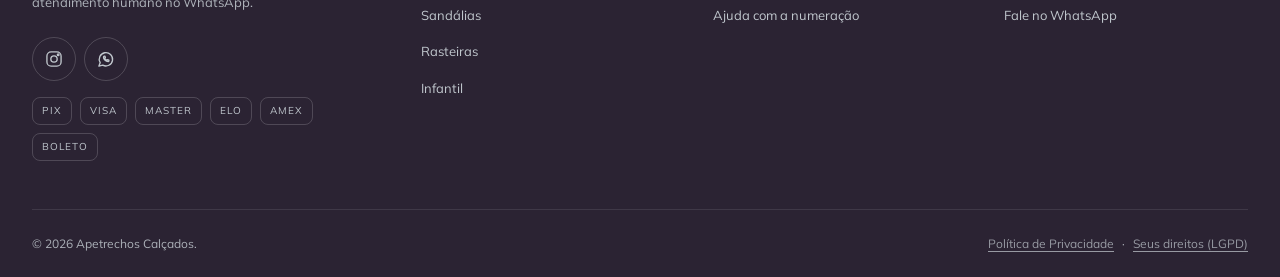
==== commit c3fd3279: "Hero em vídeo, movimento no scroll, sem seção de categorias e sem travessões - Home: substitui o car" ====
--- a/categoria.html
+++ b/categoria.html
@@ -3,7 +3,7 @@
 <head>
   <meta charset="UTF-8">
   <meta name="viewport" content="width=device-width, initial-scale=1">
-  <title>Vitrine — Apetrechos Calçados</title>
+  <title>Vitrine, Apetrechos Calçados</title>
   <meta name="description" content="Explore a vitrine completa de calçados femininos: filtre por categoria, numeração, cor, marca e faixa de preço.">
   <meta name="theme-color" content="#FF66C4">
   <link rel="icon" href="assets/img/favicon.png">
--- a/assets/css/styles.css
+++ b/assets/css/styles.css
@@ -406,6 +406,17 @@
 /* ------------------------------------------------------------------ 7. Hero */
 .hero { position: relative; overflow: hidden;
   background: radial-gradient(120% 120% at 100% 0%, var(--surface-2), var(--surface) 55%, var(--bg)); }
+
+/* Hero em vídeo (topo da home) */
+.hero-video { position: relative; overflow: hidden; min-height: 62vh; display: grid; align-items: center; background: var(--surface-2); }
+@media (min-width: 900px) { .hero-video { min-height: 78vh; } }
+.hero-video-media { position: absolute; inset: 0; width: 100%; height: 100%; object-fit: cover; z-index: 0; }
+.hero-video-scrim { position: absolute; inset: 0; z-index: 1;
+  background: linear-gradient(90deg, rgba(24,14,24,.74), rgba(24,14,24,.38) 55%, rgba(24,14,24,.12)); }
+.hero-video-content { position: relative; z-index: 2; padding-block: var(--sp-7); color: #fff; }
+.hero-video-content .hero-eyebrow { color: #fff; opacity: .92; }
+.hero-video-content .hero-title { color: #fff; max-width: 20ch; }
+.hero-video-content .hero-text { color: rgba(255,255,255,.92); }
 .hero-slides { position: relative; }
 .hero-slide {
   display: grid; align-items: center; gap: var(--sp-6);
@@ -418,7 +429,6 @@
   font-size: var(--fs-xs); letter-spacing: .22em; text-transform: uppercase;
   color: var(--primary); font-weight: 600; margin-bottom: var(--sp-4);
 }
-.hero-eyebrow::before { content: ''; width: 32px; height: 1px; background: currentColor; }
 .hero-title { font-size: clamp(2.25rem, 6vw, var(--fs-4xl)); line-height: 1.05; font-weight: 600; }
 /* Palavra de ênfase manuscrita — assinatura da marca (Parisienne) */
 .hero-title em { font-family: var(--font-script); font-style: normal; font-weight: 400;
@@ -524,7 +534,7 @@
   transition: opacity var(--dur) var(--ease), transform var(--dur) var(--ease);
 }
 @media (hover: hover) { .card:hover .card-quick, .card:focus-within .card-quick { opacity: 1; transform: none; } }
-@media (hover: none) { .card-quick { opacity: 1; transform: none; } }
+@media (hover: none) { .card-quick { display: none; } }
 
 .card-body { padding-top: var(--sp-3); display: flex; flex-direction: column; gap: 4px; }
 .card-brand { font-size: 11px; letter-spacing: .14em; text-transform: uppercase; color: var(--fg-subtle); font-weight: 600; }
@@ -768,8 +778,10 @@
 @keyframes toast-out { to { opacity: 0; transform: translateY(8px); } }
 
 /* ------------------------------------------------------------------ 16. Utilitários */
-.reveal { opacity: 0; transform: translateY(16px); }
-.reveal.is-in { opacity: 1; transform: none; transition: opacity var(--dur-slow) var(--ease-out), transform var(--dur-slow) var(--ease-out); }
+.reveal { opacity: 0; transform: translateY(22px);
+  transition: opacity var(--dur-slow) var(--ease-out), transform var(--dur-slow) var(--ease-out);
+  will-change: opacity, transform; }
+.reveal.is-in { opacity: 1; transform: none; }
 .text-muted { color: var(--fg-muted); }
 .divider { height: 1px; background: var(--border); border: 0; margin: 0; }
 .stack-4 > * + * { margin-top: var(--sp-4); }
